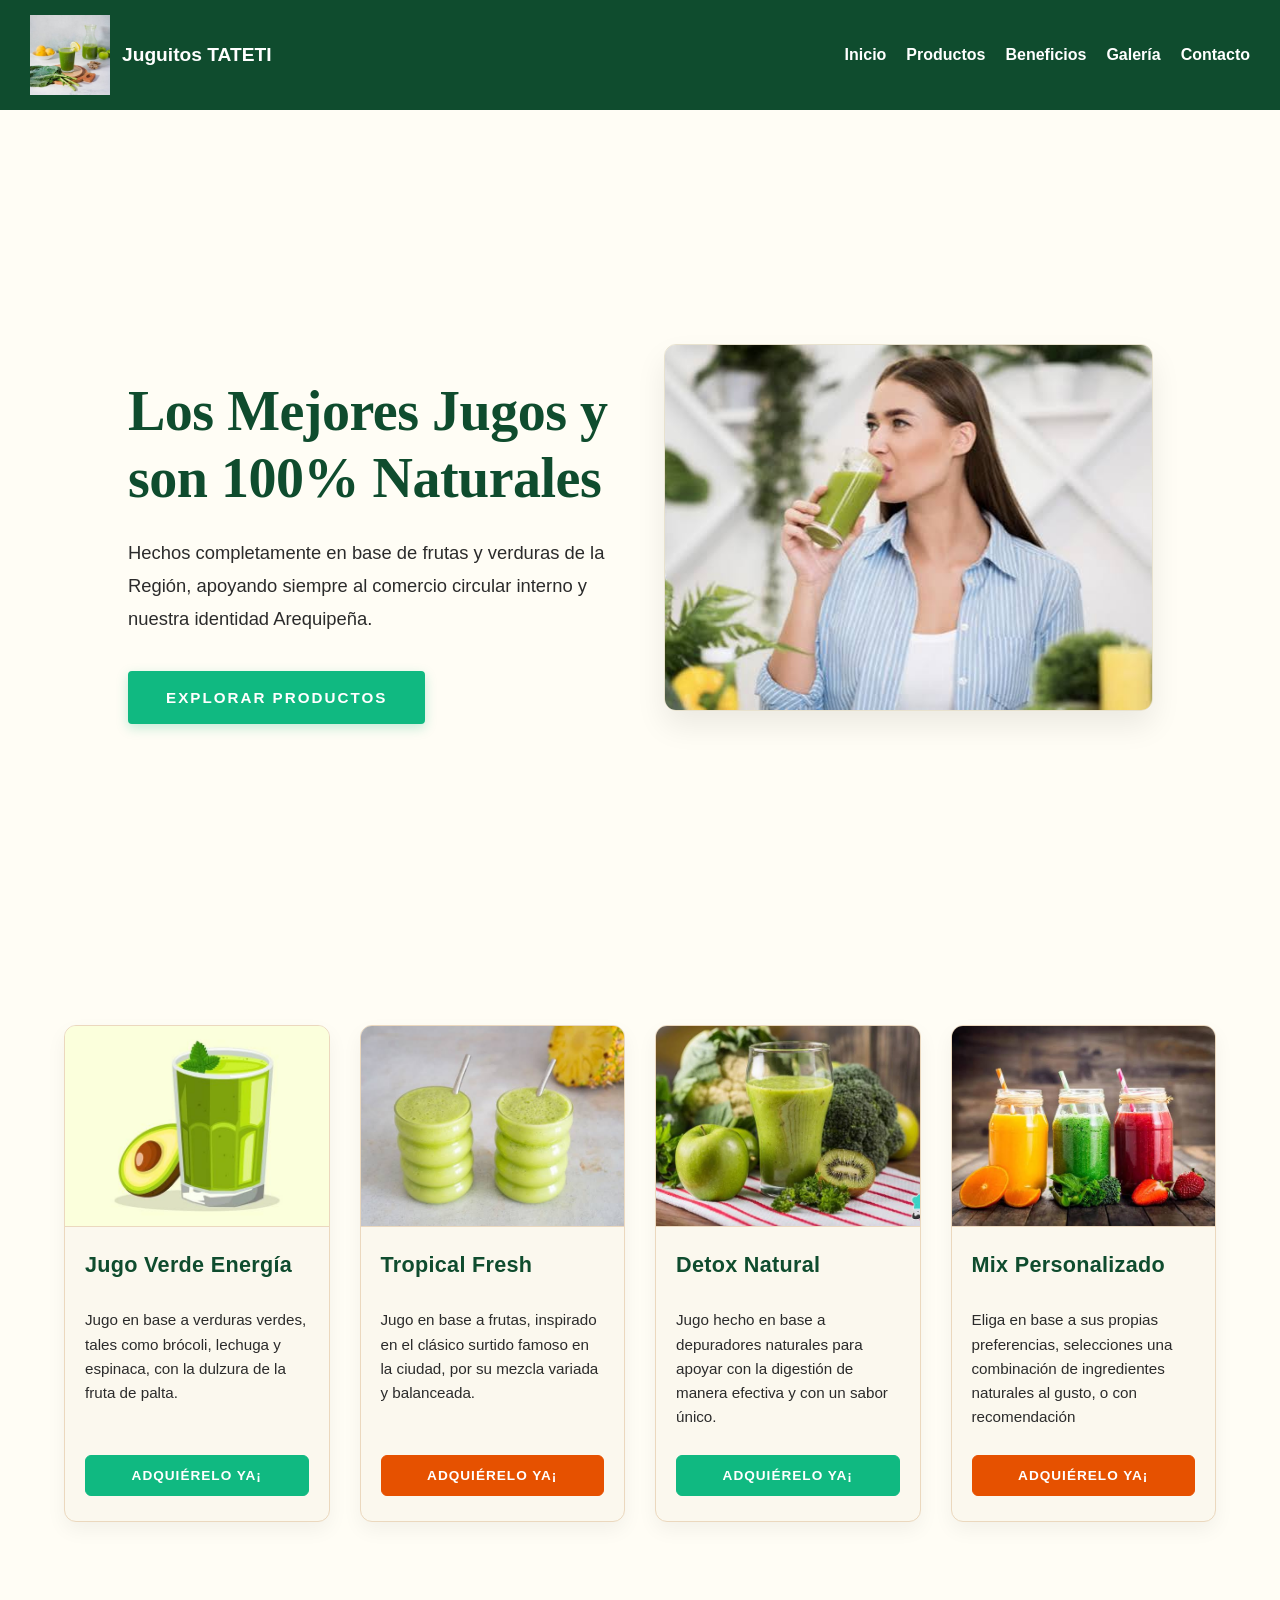
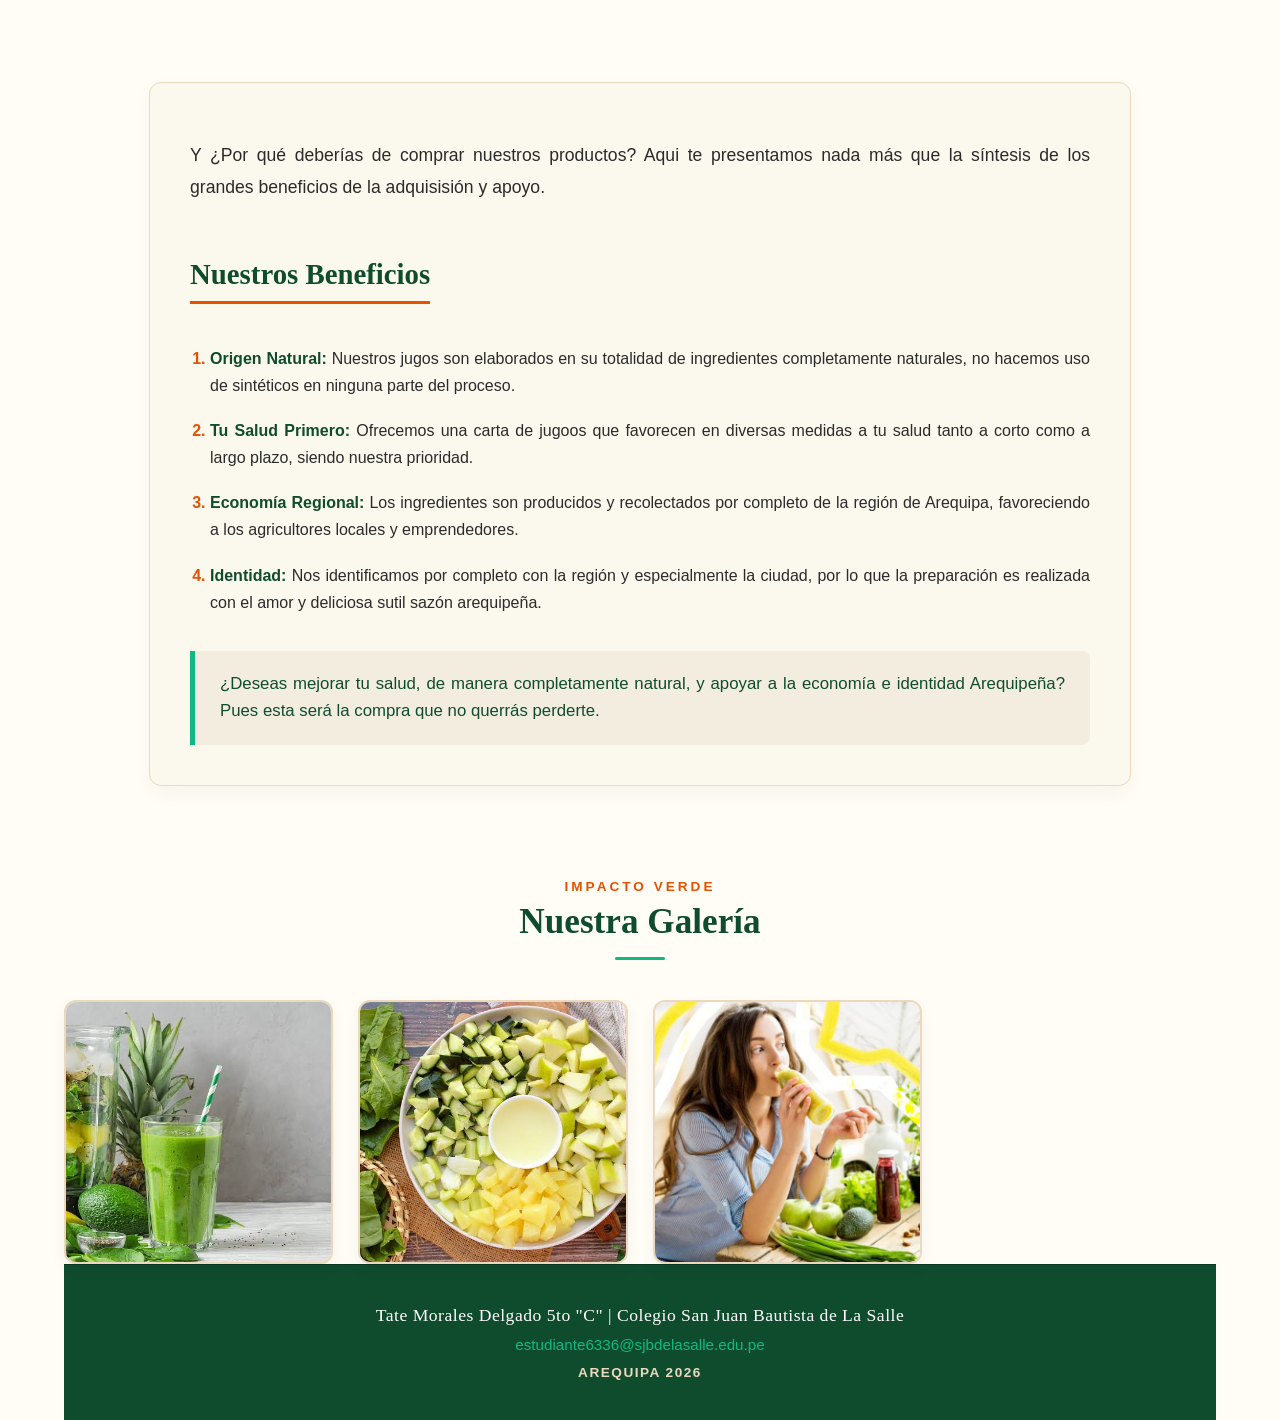
==== index.html @ 0705603a "Rename Jugos Tateti.html to index.html" ====
<!DOCTYPE html>
<html lang="es">
<header>
  <div>
    <link rel="stylesheet" href="Juguitos.css">
    <img src="5.jfif" alt="Icono Eco" width="80" height="80">
    <h2>Juguitos TATETI</h2>
  </div>
  <nav>
    <ul>
      <li><a href="#inicio">Inicio</a></li>
      <li><a href="#productos">Productos</a></li>
      <li><a href="#galeria">Beneficios</a></li>
      <li><a href="#entidades">Galería</a></li>
      <li><a href="#contactos">Contacto</a></li>
    </ul>
  </nav>
</header>
<section class="hero" id="inicio">
  <div class="hero-content">
    <h1>Los Mejores Jugos y son 100% Naturales</h1>
    <p>Hechos completamente en base de frutas y verduras de la Región, apoyando siempre al comercio circular interno y nuestra identidad Arequipeña.</p>
    <a href="#productos" class="hero-btn">Explorar Productos</a>
  </div>
  <div class="hero-image">
    <img src="10.jfif" alt="Innovación verde y emprendimiento ambiental">
  </div>
</section>
<section class="cards-section" id="productos">
  <div class="cards-container">
    
    <!-- Card 1 -->
    <div class="card">
      <img src="ICO 4.jfif" alt="Economía Circular" class="card-image">
      <div class="card-content">
        <h3 class="card-title">Jugo Verde Energía</h3>
        <p class="card-text">Jugo en base a verduras verdes, tales como brócoli, lechuga y espinaca, con la dulzura de la fruta de palta.</p>
        <a href="#economia-circular" class="card-btn">Adquiérelo ya¡</a>
      </div>
    </div>

    <!-- Card 2 -->
    <div class="card">
      <img src="13.jfif" alt="Energías Renovables" class="card-image">
      <div class="card-content">
        <h3 class="card-title">Tropical Fresh</h3>
        <p class="card-text">Jugo en base a frutas, inspirado en el clásico surtido famoso en la ciudad, por su mezcla variada y balanceada.</p>
        <a href="#energias-limpias" class="card-btn">Adquiérelo ya¡</a>
      </div>
    </div>

    <!-- Card 3 -->
    <div class="card">
      <img src="7.jfif" alt="Agronecios Sostenibles" class="card-image">
      <div class="card-content">
        <h3 class="card-title">Detox Natural</h3>
        <p class="card-text">Jugo hecho en base a depuradores naturales para apoyar con la digestión de manera efectiva y con un sabor único.</p>
        <a href="#econegocios" class="card-btn">Adquiérelo ya¡</a>
      </div>
    </div>

    <!-- Card 4 -->
    <div class="card">
      <img src="6.jfif" alt="Ecoturismo" class="card-image">
      <div class="card-content">
        <h3 class="card-title">Mix Personalizado</h3>
        <p class="card-text">Eliga en base a sus propias preferencias, selecciones una combinación de ingredientes naturales al gusto, o con recomendación</p>
        <a href="#ecoturismo" class="card-btn">Adquiérelo ya¡</a>
      </div>
    </div>
      <!-- Paginación / Indicadores -->
      <div class="carousel-nav">
        <label for="slide1" class="nav-btn"></label>
        <label for="slide2" class="nav-btn"></label>
        <label for="slide3" class="nav-btn"></label>
        <label for="slide4" class="nav-btn"></label>
      </div>

    </div>
  </section>
  <section class="produce-info-section" id="entidades">
  <div class="produce-container">
    <p class="produce-intro">
      Y ¿Por qué deberías de comprar nuestros productos? Aqui te presentamos nada más que la síntesis de los grandes beneficios de la adquisisión y apoyo.
    </p>

    <h2>Nuestros Beneficios</h2>

    <ol class="entities-list">
      <li>
        <strong>Origen Natural:</strong> Nuestros jugos son elaborados en su totalidad de ingredientes completamente naturales, no hacemos uso de sintéticos en ninguna parte del proceso.
      <li>
        <strong>Tu Salud Primero: </strong> Ofrecemos una carta de jugoos que favorecen en diversas medidas a tu salud tanto a corto como a largo plazo, siendo nuestra prioridad.
      </li>
      <li>
        <strong>Economía Regional: </strong> Los ingredientes son producidos y recolectados por completo de la región de Arequipa, favoreciendo a los agricultores locales y emprendedores.
      </li>
      <li>
        <strong>Identidad:</strong> Nos identificamos por completo con la región y especialmente la ciudad, por lo que la preparación es realizada con el amor y deliciosa sutil sazón arequipeña.
    </ol>

    <p class="produce-callout">
      ¿Deseas mejorar tu salud, de manera completamente natural, y apoyar a la economía e identidad Arequipeña? Pues esta será la compra que no querrás perderte.
    </p>
  </div>
</section>
  </div>
</section>
<section class="carousel-section" id="galeria">
    <div class="carousel-header">
      <p class="subtitle">Impacto Verde</p>
      <h2>Nuestra Galería</h2>
      <div class="gold-divider"></div>
    </div>
  <!-- Contenedor Principal del Carrusel -->
    <div class="carousel-container">
      
      <!-- Radio buttons para controlar el movimiento sin JavaScript -->
      <input type="radio" name="slider" id="slide1" checked>
      <input type="radio" name="slider" id="slide2">
      <input type="radio" name="slider" id="slide3">
      <input type="radio" name="slider" id="slide4">

      <!-- Pista con las 8 imágenes -->
      <div class="carousel-track">
        
        <!-- Imagen 1 -->
        <div class="carousel-slide">
          <img src="2.jfif" alt="Reforestación">
          <div class="slide-caption">
            <h3>Reforestación Activa</h3>
            <p>Restauración de bosques tropicales y ecosistemas degradados.</p>
          </div>
        </div>

        <!-- Imagen 2 -->
        <div class="carousel-slide">
          <img src="9.jfif" alt="Energía Solar">
          <div class="slide-caption">
            <h3>Parques Fotovoltaicos</h3>
            <p>Aprovechamiento de la radiación solar para energía limpia.</p>
          </div>
        </div>

        <!-- Imagen 3 -->
        <div class="carousel-slide">
          <img src="15.jfif" alt="Agricultura Orgánica">
          <div class="slide-caption">
            <h3>Cultivos Orgánicos</h3>
            <p>Técnicas agrícolas sostenibles sin uso de agroquímicos.</p>
          </div>
        </div>


      </div>
    <footer>
        <h3>Tate Morales Delgado 5to "C" | Colegio San Juan Bautista de La Salle</h3>
        <h4>estudiante6336@sjbdelasalle.edu.pe</h4>
        <h5>Arequipa 2026</h5>
    </footer>
</html>
---- Juguitos.css ----
/* RESET GENERAL DEL CUERPO Y DESPLAZAMIENTO SUAVE */
html {
  scroll-behavior: smooth;
}

html, body {
  margin: 0;
  padding: 0;
  width: 100%;
  background-color: #FFFDF5; /* Fondo general en tono crema suave */
  color: #1a1a1a; /* Texto principal en negro suave */
  box-sizing: border-box;
  overflow-x: hidden;
  font-family: 'Helvetica Neue', Arial, sans-serif;
}

/* HEADER Y NAVEGACIÓN */
header {
  display: flex;
  justify-content: space-between;
  align-items: center;
  background-color: #0f4c2e; /* Verde oscuro elegante */
  padding: 15px 30px;
  box-shadow: 0 4px 6px rgba(0, 0, 0, 0.08);
}

header > div {
  display: flex;
  align-items: center;
  gap: 12px;
}

header h2 {
  color: #ffffff;
  margin: 0;
  font-size: 1.2rem;
  font-family: Arial, sans-serif;
}

nav ul {
  display: flex;
  list-style: none;
  margin: 0;
  padding: 0;
  gap: 20px;
}

nav a {
  color: #ffffff;
  text-decoration: none;
  font-family: Arial, sans-serif;
  font-weight: bold;
  font-size: 1rem;
  position: relative;
  transition: color 0.3s ease;
}

nav a:hover {
  color: #f97316; /* Naranja en hover en la navegación */
}

/* Animación de subrayado naranja */
nav a::after {
  content: '';
  position: absolute;
  width: 0;
  height: 2px;
  bottom: -4px;
  left: 0;
  background-color: #f97316;
  transition: width 0.3s ease;
}

nav a:hover::after {
  width: 100%;
}

/* SECCIÓN HERO */
.hero {
  display: flex;
  align-items: center;
  justify-content: space-between;
  padding: 80px 10%;
  background-color: #FFFDF5; /* Fondo crema */
  color: #111111;
  min-height: 75vh;
  gap: 50px;
  font-family: 'Playfair Display', Georgia, 'Times New Roman', serif;
}

.hero-content {
  flex: 1;
  max-width: 600px;
}

.hero-content h1 {
  font-size: 3.5rem;
  font-weight: 700;
  line-height: 1.2;
  margin-bottom: 24px;
  color: #0f4c2e; /* Título en verde oscuro */
  letter-spacing: -0.5px;
}

.hero-content p {
  font-family: 'Helvetica Neue', Arial, sans-serif;
  font-size: 1.15rem;
  line-height: 1.8;
  color: #2b2b2b; /* Texto en negro suave */
  margin-bottom: 35px;
  font-weight: 300;
}

/* Botón del Hero - Verde Ecológico */
.hero-btn {
  display: inline-block;
  font-family: 'Helvetica Neue', Arial, sans-serif;
  padding: 16px 36px;
  background-color: #10b981;
  color: #ffffff;
  text-decoration: none;
  font-size: 0.95rem;
  font-weight: 600;
  letter-spacing: 2px;
  text-transform: uppercase;
  border-radius: 4px;
  border: 2px solid #10b981;
  transition: all 0.4s ease;
  box-shadow: 0 4px 12px rgba(16, 185, 129, 0.25);
}

.hero-btn:hover {
  background-color: #e65100; /* Pasa a Naranja en Hover */
  border-color: #e65100;
  color: #ffffff;
  box-shadow: 0 6px 18px rgba(230, 81, 0, 0.3);
  transform: translateY(-2px);
}

.hero-image {
  flex: 1;
  display: flex;
  justify-content: center;
  align-items: center;
  position: relative;
}

.hero-image img {
  width: 100%;
  max-width: 500px;
  height: auto;
  aspect-ratio: 4 / 3;
  object-fit: cover;
  border-radius: 12px;
  box-shadow: 0 15px 30px rgba(0, 0, 0, 0.08);
  border: 1px solid #e8e2ce;
  transition: transform 0.5s ease;
}

.hero-image img:hover {
  transform: scale(1.02);
}

/* Responsivo del Hero */
@media (max-width: 768px) {
  .hero {
    flex-direction: column-reverse;
    padding: 40px 5%;
    text-align: center;
  }

  .hero-content h1 {
    font-size: 2.5rem;
  }

  .hero-content p {
    font-size: 1rem;
  }
}

/* SECCIÓN DE TARJETAS (CARDS) */
.cards-section {
  padding: 80px 5%;
  background-color: #FFFDF5; /* Fondo crema */
}

.cards-container {
  display: grid;
  grid-template-columns: repeat(auto-fit, minmax(260px, 1fr));
  gap: 30px;
  max-width: 1200px;
  margin: 0 auto;
}

/* Estilo de las Cards sobre fondo crema */
.card {
  border-radius: 12px;
  overflow: hidden;
  display: flex;
  flex-direction: column;
  justify-content: space-between;
  background-color: #FBF8EE; /* Crema más suave para la tarjeta */
  box-shadow: 0 8px 20px rgba(0, 0, 0, 0.05);
  border: 1px solid #ebd8be;
  transition: transform 0.4s ease, box-shadow 0.4s ease, border-color 0.4s ease;
}

.card:hover {
  transform: translateY(-8px);
  box-shadow: 0 15px 30px rgba(0, 0, 0, 0.1);
  border-color: #0f4c2e;
}

.card-image {
  width: 100%;
  height: 200px;
  object-fit: cover;
  border-bottom: 1px solid #ebd8be;
}

.card-content {
  padding: 25px 20px;
  display: flex;
  flex-direction: column;
  flex-grow: 1;
}

.card-title {
  color: #0f4c2e; /* Título en verde oscuro */
  font-size: 1.35rem;
  font-weight: 700;
  margin: 0 0 15px 0;
  letter-spacing: 0.3px;
}

.card-text {
  color: #2b2b2b; /* Texto en negro suave */
  font-size: 0.95rem;
  line-height: 1.6;
  margin-bottom: 25px;
  flex-grow: 1;
  font-weight: 400;
}

/* Estilos de botones generales */
.card-btn {
  display: inline-block;
  text-align: center;
  padding: 12px 20px;
  color: #ffffff;
  text-decoration: none;
  font-size: 0.85rem;
  font-weight: 600;
  letter-spacing: 1px;
  text-transform: uppercase;
  border-radius: 6px;
  transition: all 0.3s ease;
}

/* BOTONES INTERCALADOS DE LAS TARJETAS */

/* Card 1: Verde Ecológico */
.card:nth-child(1) .card-btn {
  background-color: #10b981;
  border: 1px solid #10b981;
}
.card:nth-child(1) .card-btn:hover {
  background-color: #059669;
  border-color: #059669;
  box-shadow: 0 4px 12px rgba(16, 185, 129, 0.3);
}

/* Card 2: Naranja */
.card:nth-child(2) .card-btn {
  background-color: #e65100;
  border: 1px solid #e65100;
}
.card:nth-child(2) .card-btn:hover {
  background-color: #bf360c;
  border-color: #bf360c;
  box-shadow: 0 4px 12px rgba(230, 81, 0, 0.3);
}

/* Card 3: Verde Ecológico */
.card:nth-child(3) .card-btn {
  background-color: #10b981;
  border: 1px solid #10b981;
}
.card:nth-child(3) .card-btn:hover {
  background-color: #059669;
  border-color: #059669;
  box-shadow: 0 4px 12px rgba(16, 185, 129, 0.3);
}

/* Card 4: Naranja */
.card:nth-child(4) .card-btn {
  background-color: #e65100;
  border: 1px solid #e65100;
}
.card:nth-child(4) .card-btn:hover {
  background-color: #bf360c;
  border-color: #bf360c;
  box-shadow: 0 4px 12px rgba(230, 81, 0, 0.3);
}

/* SECCIÓN DE LA GALERÍA / CARRUSEL */
.carousel-section {
  width: 100%;
  background-color: #FFFDF5; /* Fondo crema */
  padding: auto;
  box-sizing: border-box;
  align-items: center;
}

.carousel-header {
  text-align: center;
  margin-bottom: 40px;
  padding: 0 20px;
  align-items: center;
}

.carousel-header .subtitle {
  color: #e65100; /* Naranja para subtítulo */
  font-size: 0.85rem;
  letter-spacing: 3px;
  text-transform: uppercase;
  margin-bottom: 8px;
  font-weight: 700;
  align-items: center;
}

.carousel-header h2 {
  font-family: Georgia, 'Times New Roman', serif;
  font-size: 2.2rem;
  font-weight: 700;
  color: #0f4c2e; /* Título en verde oscuro */
  margin: 0;
  align-items: center;
}

.gold-divider {
  width: 50px;
  height: 3px;
  background-color: #10b981; /* Barra verde */
  margin: 15px auto 0;
  border-radius: 2px;
}

.carousel-container input[type="radio"],
.carousel-nav {
  display: none;
  align-items: center;
}

.carousel-container {
  width: 90%;
  max-width: 1200px;
  margin: 0 auto;
  align-items: center;
}

.carousel-track {
  display: grid;
  grid-template-columns: repeat(4, 1fr);
  gap: 25px;
  width: 100%;
  align-items: center;
}

.carousel-slide {
  width: 100%;
  position: relative;
  overflow: hidden;
  border-radius: 12px;
  border: 2px solid #ebd8be;
  box-shadow: 0 6px 16px rgba(0, 0, 0, 0.05);
  box-sizing: border-box;
  background-color: #FBF8EE;
  transition: border-color 0.4s ease, box-shadow 0.4s ease;
  align-items: center;
}

.carousel-slide:hover {
  border-color: #e65100;
  box-shadow: 0 10px 25px rgba(230, 81, 0, 0.2);
}

.carousel-slide img {
  width: 100%;
  height: 260px;
  object-fit: cover;
  display: block;
  transition: transform 0.5s ease;
}

.carousel-slide:hover img {
  transform: scale(1.08);
}

.slide-caption {
  position: absolute;
  bottom: 0;
  left: 0;
  right: 0;
  padding: 15px;
  background: linear-gradient(to top, rgba(15, 76, 46, 0.95), transparent);
  transform: translateY(100%);
  opacity: 0;
  transition: all 0.4s ease;
  pointer-events: none;
}

.carousel-slide:hover .slide-caption {
  transform: translateY(0);
  opacity: 1;
}

.slide-caption h3 {
  font-size: 1rem;
  margin-bottom: 4px;
  color: #ffffff;
}

.slide-caption p {
  font-size: 0.8rem;
  color: #ebd8be;
  font-weight: 300;
  margin: 0;
}

/* Responsividad de la Galería */
@media (max-width: 900px) {
  .carousel-track {
    grid-template-columns: repeat(2, 1fr);
  }
}

@media (max-width: 500px) {
  .carousel-track {
    grid-template-columns: 1fr;
  }
}

/* SECCIÓN INFORMATIVA DE ENTIDADES AMBIENTALES */
.produce-info-section {
  width: 100%;
  background-color: #FFFDF5; /* Fondo crema */
  padding: 80px 0;
  box-sizing: border-box;
  color: #1a1a1a;
}

.produce-container {
  width: 90%;
  max-width: 900px;
  margin: 0 auto;
  background-color: #FBF8EE; /* Caja crema suave */
  padding: 40px;
  border-radius: 12px;
  border: 1px solid #ebd8be;
  box-shadow: 0 8px 20px rgba(0, 0, 0, 0.04);
}

.produce-intro {
  font-size: 1.1rem;
  line-height: 1.8;
  text-align: justify;
  margin-bottom: 30px;
  color: #2b2b2b;
}

.produce-container h2 {
  font-family: Georgia, 'Times New Roman', serif;
  font-size: 1.8rem;
  color: #0f4c2e; /* Título verde oscuro */
  margin-bottom: 25px;
  font-weight: 700;
  border-bottom: 3px solid #e65100; /* Subrayado naranja */
  padding-bottom: 10px;
  display: inline-block;
}

.entities-list {
  padding-left: 20px;
  margin-bottom: 35px;
}

.entities-list li {
  font-size: 1rem;
  line-height: 1.7;
  text-align: justify;
  margin-bottom: 18px;
  color: #2b2b2b;
}

.entities-list li::marker {
  color: #e65100; /* Viñetas numeradas en naranja */
  font-weight: bold;
}

.entities-list strong {
  color: #0f4c2e; /* Nombres de entidades en verde oscuro */
  font-weight: 700;
}

.produce-callout {
  font-size: 1.05rem;
  line-height: 1.6;
  text-align: justify;
  color: #0f4c2e;
  background-color: #f3ede0; /* Cuadro destacado crema medio */
  padding: 20px 25px;
  border-left: 5px solid #10b981; /* Borde en verde ecológico */
  border-radius: 0 8px 8px 0;
  margin: 0;
  font-weight: 500;
}

/* Responsividad de la Sección Informativa */
@media (max-width: 768px) {
  .produce-container {
    padding: 25px 20px;
  }

  .produce-container h2 {
    font-size: 1.5rem;
  }

  .produce-intro, 
  .entities-list li, 
  .produce-callout {
    font-size: 0.95rem;
  }
}

/* FOOTER (PIE DE PÁGINA) */
footer {
  width: 100%;
  background-color: #0f4c2e; /* Fondo en verde oscuro */
  border-top: 1px solid #0a3822;
  padding: 40px 20px;
  text-align: center;
  box-sizing: border-box;
}

footer h3 {
  font-family: Georgia, 'Times New Roman', serif;
  color: #ffffff;
  font-size: 1.1rem;
  font-weight: 400;
  margin: 0 0 10px 0;
  letter-spacing: 0.5px;
}

footer h4 {
  color: #10b981; /* Correo en verde ecológico */
  font-size: 0.95rem;
  font-weight: 400;
  margin: 0 0 12px 0;
}

footer h5 {
  color: #ebd8be; /* Ubicación en tono crema suave */
  font-size: 0.85rem;
  font-weight: 600;
  margin: 0;
  letter-spacing: 1.5px;
  text-transform: uppercase;
}

/* Responsividad del Footer */
@media (max-width: 768px) {
  footer {
    padding: 30px 15px;
  }

  footer h3 {
    font-size: 1rem;
  }

  footer h4 {
    font-size: 0.85rem;
  }

  footer h5 {
    font-size: 0.75rem;
  }
}


/* CAPA OSCURA DE CONTRASTE */
.overlay {
    position: absolute;
    top: 0;
    left: 0;
    width: 100%;
    height: 100%;
    background: linear-gradient(135deg, rgba(0, 51, 102, 0.85), rgba(0, 86, 179, 0.75));
    z-index: 2;
}
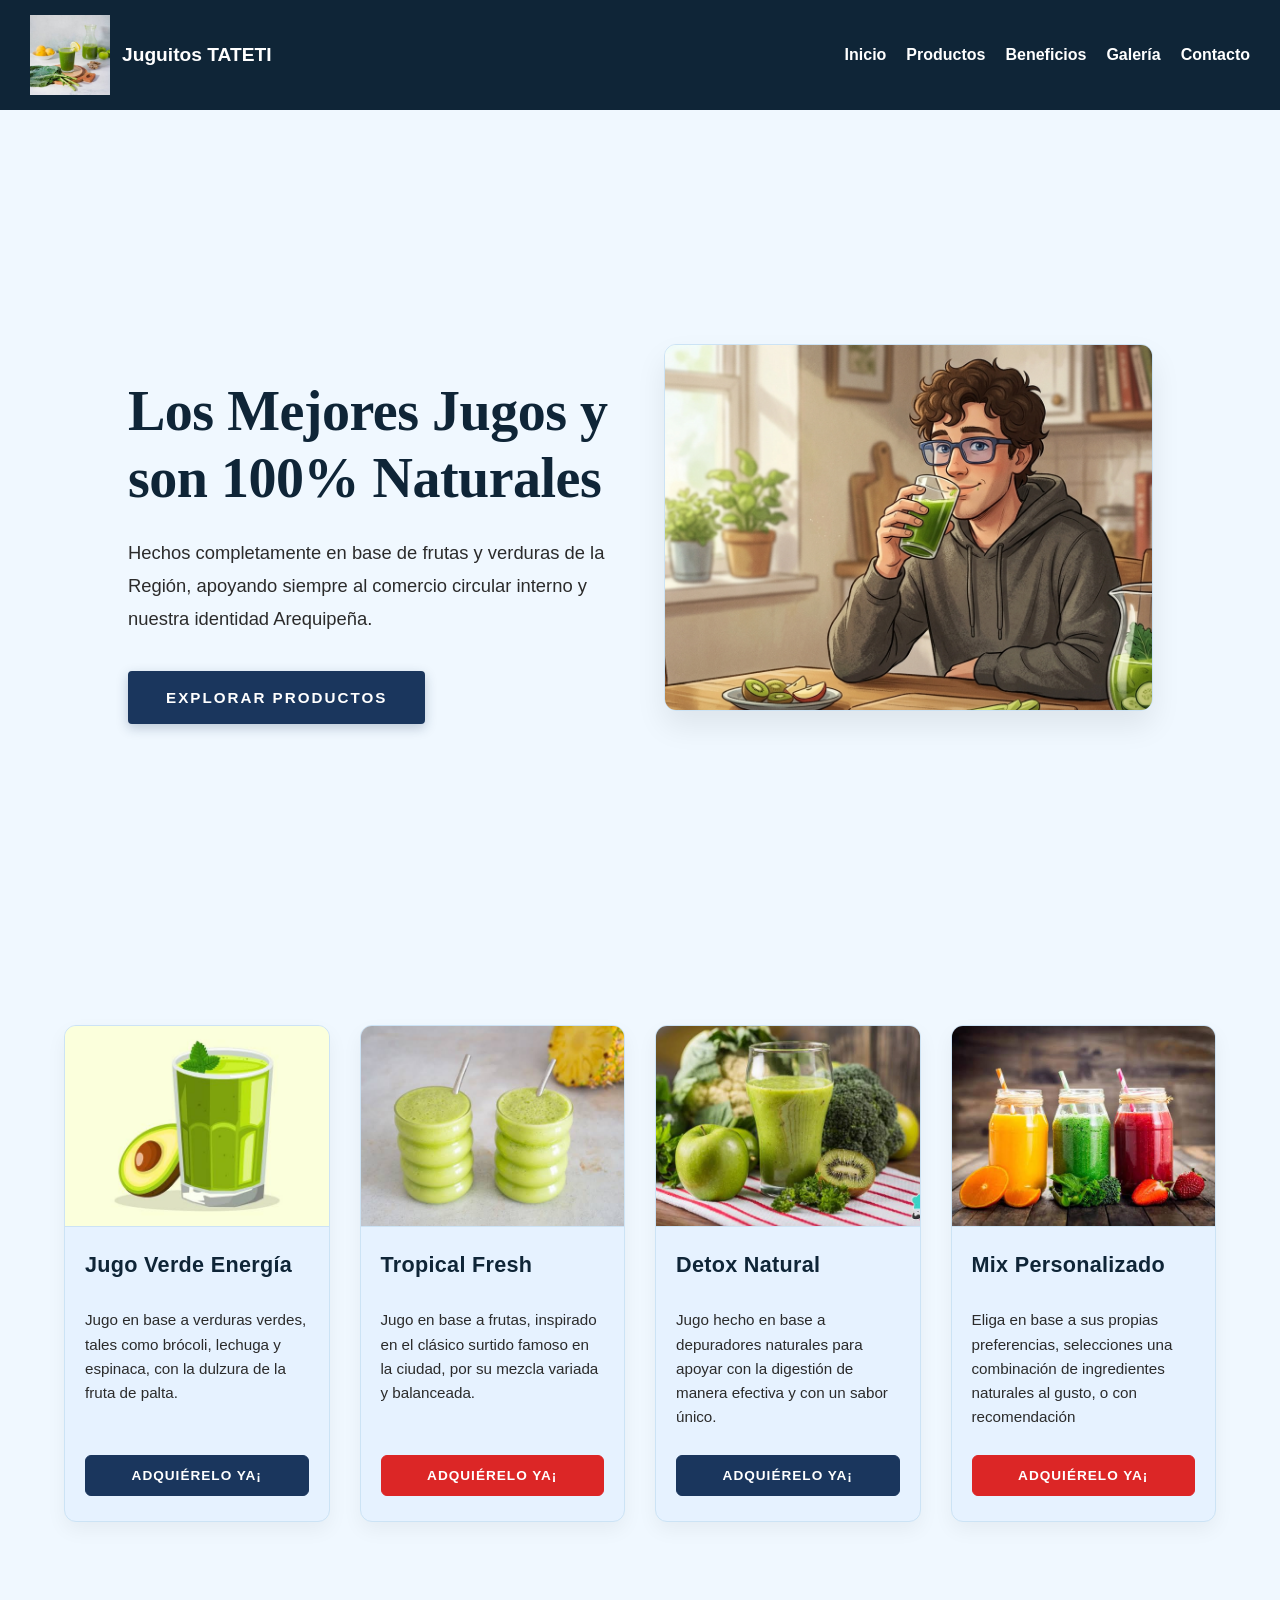
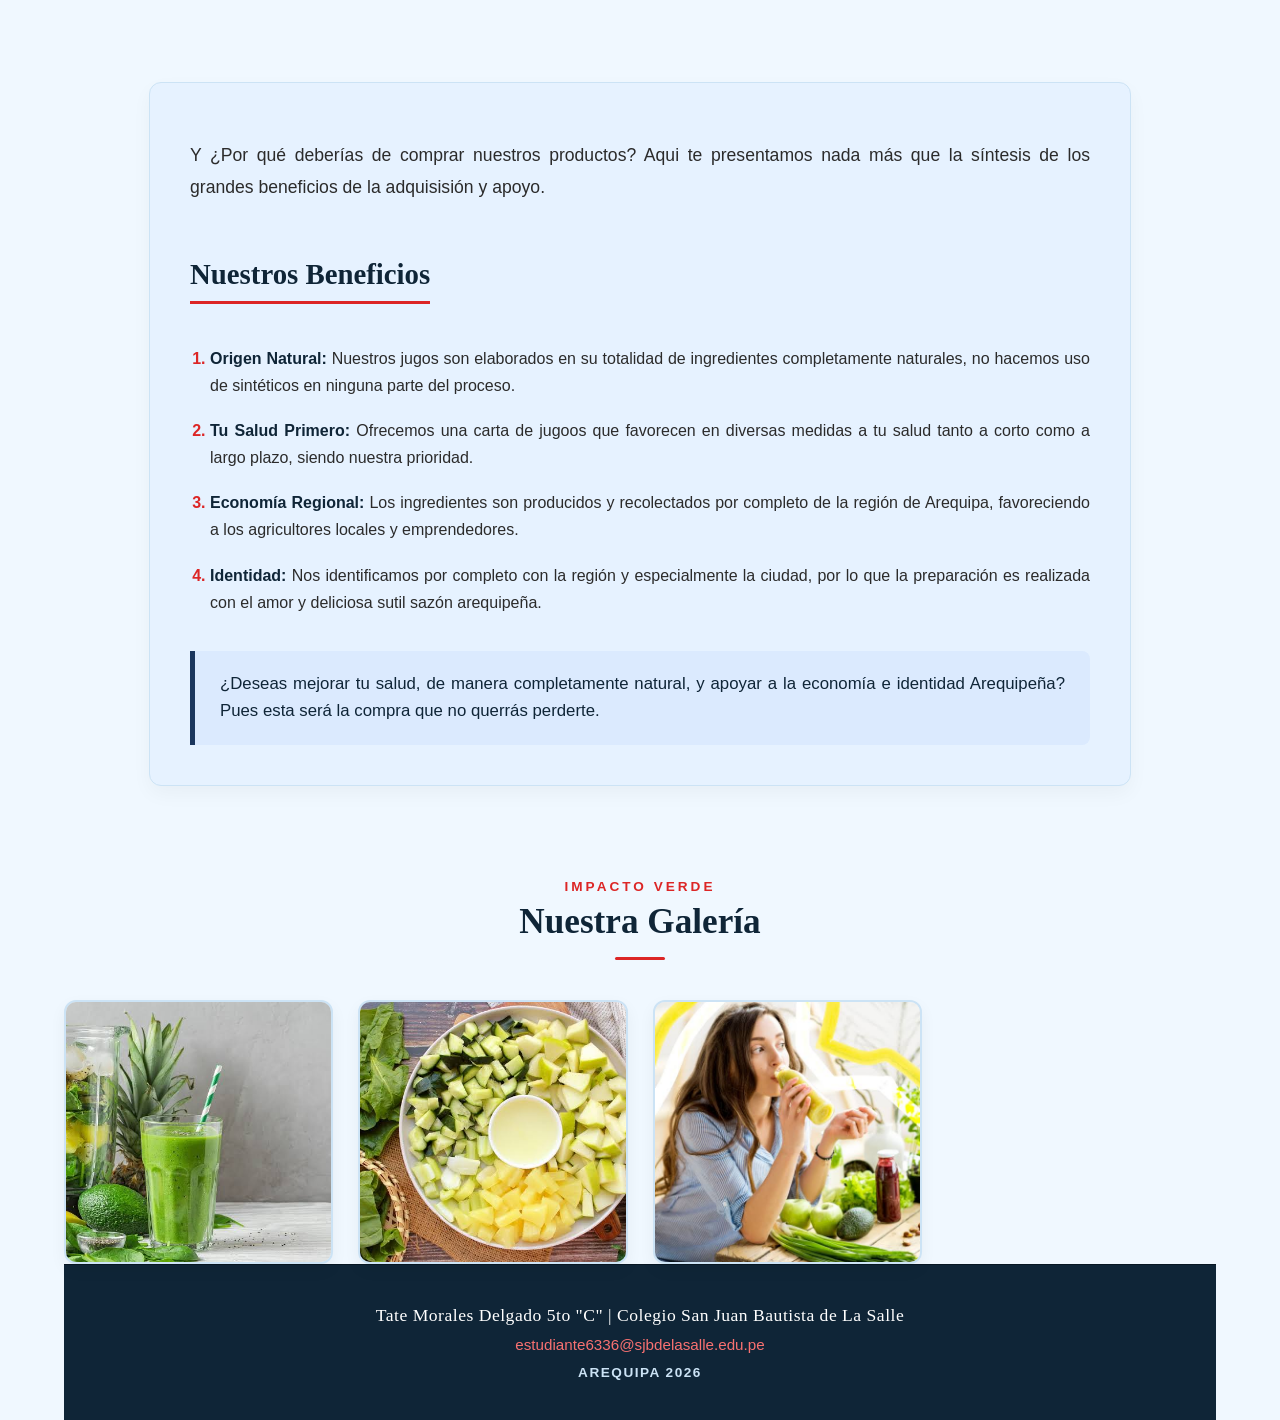
==== commit f191567c: "Update index.html" ====
--- a/index.html
+++ b/index.html
@@ -23,7 +23,7 @@
     <a href="#productos" class="hero-btn">Explorar Productos</a>
   </div>
   <div class="hero-image">
-    <img src="10.jfif" alt="Innovación verde y emprendimiento ambiental">
+    <img src="Gemini_Generated_Image_3wwf5g3wwf5g3wwf.jfif" alt="Innovación verde y emprendimiento ambiental">
   </div>
 </section>
 <section class="cards-section" id="productos">
--- a/Juguitos.css
+++ b/Juguitos.css
@@ -7,7 +7,7 @@
   margin: 0;
   padding: 0;
   width: 100%;
-  background-color: #FFFDF5; /* Fondo general en tono crema suave */
+  background-color: #f0f8ff; /* Celeste pastel casi blanco */
   color: #1a1a1a; /* Texto principal en negro suave */
   box-sizing: border-box;
   overflow-x: hidden;
@@ -19,7 +19,7 @@
   display: flex;
   justify-content: space-between;
   align-items: center;
-  background-color: #0f4c2e; /* Verde oscuro elegante */
+  background-color: #0f2537; /* Azul oscuro elegante */
   padding: 15px 30px;
   box-shadow: 0 4px 6px rgba(0, 0, 0, 0.08);
 }
@@ -56,10 +56,10 @@
 }
 
 nav a:hover {
-  color: #f97316; /* Naranja en hover en la navegación */
-}
-
-/* Animación de subrayado naranja */
+  color: #f87171; /* Rojo suave en hover en la navegación */
+}
+
+/* Animación de subrayado rojo */
 nav a::after {
   content: '';
   position: absolute;
@@ -67,7 +67,7 @@
   height: 2px;
   bottom: -4px;
   left: 0;
-  background-color: #f97316;
+  background-color: #dc2626; /* Rojo elegante */
   transition: width 0.3s ease;
 }
 
@@ -81,7 +81,7 @@
   align-items: center;
   justify-content: space-between;
   padding: 80px 10%;
-  background-color: #FFFDF5; /* Fondo crema */
+  background-color: #f0f8ff; /* Celeste pastel casi blanco */
   color: #111111;
   min-height: 75vh;
   gap: 50px;
@@ -98,7 +98,7 @@
   font-weight: 700;
   line-height: 1.2;
   margin-bottom: 24px;
-  color: #0f4c2e; /* Título en verde oscuro */
+  color: #0f2537; /* Título en azul oscuro elegante */
   letter-spacing: -0.5px;
 }
 
@@ -111,12 +111,12 @@
   font-weight: 300;
 }
 
-/* Botón del Hero - Verde Ecológico */
+/* Botón del Hero - Azul */
 .hero-btn {
   display: inline-block;
   font-family: 'Helvetica Neue', Arial, sans-serif;
   padding: 16px 36px;
-  background-color: #10b981;
+  background-color: #1a365d; /* Azul elegante */
   color: #ffffff;
   text-decoration: none;
   font-size: 0.95rem;
@@ -124,16 +124,16 @@
   letter-spacing: 2px;
   text-transform: uppercase;
   border-radius: 4px;
-  border: 2px solid #10b981;
+  border: 2px solid #1a365d;
   transition: all 0.4s ease;
-  box-shadow: 0 4px 12px rgba(16, 185, 129, 0.25);
+  box-shadow: 0 4px 12px rgba(26, 54, 93, 0.25);
 }
 
 .hero-btn:hover {
-  background-color: #e65100; /* Pasa a Naranja en Hover */
-  border-color: #e65100;
-  color: #ffffff;
-  box-shadow: 0 6px 18px rgba(230, 81, 0, 0.3);
+  background-color: #dc2626; /* Pasa a Rojo en Hover */
+  border-color: #dc2626;
+  color: #ffffff;
+  box-shadow: 0 6px 18px rgba(220, 38, 38, 0.3);
   transform: translateY(-2px);
 }
 
@@ -153,7 +153,7 @@
   object-fit: cover;
   border-radius: 12px;
   box-shadow: 0 15px 30px rgba(0, 0, 0, 0.08);
-  border: 1px solid #e8e2ce;
+  border: 1px solid #cce3f5;
   transition: transform 0.5s ease;
 }
 
@@ -181,7 +181,7 @@
 /* SECCIÓN DE TARJETAS (CARDS) */
 .cards-section {
   padding: 80px 5%;
-  background-color: #FFFDF5; /* Fondo crema */
+  background-color: #f0f8ff; /* Celeste pastel casi blanco */
 }
 
 .cards-container {
@@ -192,30 +192,30 @@
   margin: 0 auto;
 }
 
-/* Estilo de las Cards sobre fondo crema */
+/* Estilo de las Cards sobre celeste pastel */
 .card {
   border-radius: 12px;
   overflow: hidden;
   display: flex;
   flex-direction: column;
   justify-content: space-between;
-  background-color: #FBF8EE; /* Crema más suave para la tarjeta */
+  background-color: #e6f2ff; /* Celeste pastel suave para la tarjeta */
   box-shadow: 0 8px 20px rgba(0, 0, 0, 0.05);
-  border: 1px solid #ebd8be;
+  border: 1px solid #cce3f5;
   transition: transform 0.4s ease, box-shadow 0.4s ease, border-color 0.4s ease;
 }
 
 .card:hover {
   transform: translateY(-8px);
   box-shadow: 0 15px 30px rgba(0, 0, 0, 0.1);
-  border-color: #0f4c2e;
+  border-color: #0f2537;
 }
 
 .card-image {
   width: 100%;
   height: 200px;
   object-fit: cover;
-  border-bottom: 1px solid #ebd8be;
+  border-bottom: 1px solid #cce3f5;
 }
 
 .card-content {
@@ -226,7 +226,7 @@
 }
 
 .card-title {
-  color: #0f4c2e; /* Título en verde oscuro */
+  color: #0f2537; /* Título en azul oscuro */
   font-size: 1.35rem;
   font-weight: 700;
   margin: 0 0 15px 0;
@@ -259,54 +259,54 @@
 
 /* BOTONES INTERCALADOS DE LAS TARJETAS */
 
-/* Card 1: Verde Ecológico */
+/* Card 1: Azul Elegante */
 .card:nth-child(1) .card-btn {
-  background-color: #10b981;
-  border: 1px solid #10b981;
+  background-color: #1a365d;
+  border: 1px solid #1a365d;
 }
 .card:nth-child(1) .card-btn:hover {
-  background-color: #059669;
-  border-color: #059669;
-  box-shadow: 0 4px 12px rgba(16, 185, 129, 0.3);
-}
-
-/* Card 2: Naranja */
+  background-color: #0f2537;
+  border-color: #0f2537;
+  box-shadow: 0 4px 12px rgba(26, 54, 93, 0.3);
+}
+
+/* Card 2: Rojo Elegante */
 .card:nth-child(2) .card-btn {
-  background-color: #e65100;
-  border: 1px solid #e65100;
+  background-color: #dc2626;
+  border: 1px solid #dc2626;
 }
 .card:nth-child(2) .card-btn:hover {
-  background-color: #bf360c;
-  border-color: #bf360c;
-  box-shadow: 0 4px 12px rgba(230, 81, 0, 0.3);
-}
-
-/* Card 3: Verde Ecológico */
+  background-color: #b91c1c;
+  border-color: #b91c1c;
+  box-shadow: 0 4px 12px rgba(220, 38, 38, 0.3);
+}
+
+/* Card 3: Azul Elegante */
 .card:nth-child(3) .card-btn {
-  background-color: #10b981;
-  border: 1px solid #10b981;
+  background-color: #1a365d;
+  border: 1px solid #1a365d;
 }
 .card:nth-child(3) .card-btn:hover {
-  background-color: #059669;
-  border-color: #059669;
-  box-shadow: 0 4px 12px rgba(16, 185, 129, 0.3);
-}
-
-/* Card 4: Naranja */
+  background-color: #0f2537;
+  border-color: #0f2537;
+  box-shadow: 0 4px 12px rgba(26, 54, 93, 0.3);
+}
+
+/* Card 4: Rojo Elegante */
 .card:nth-child(4) .card-btn {
-  background-color: #e65100;
-  border: 1px solid #e65100;
+  background-color: #dc2626;
+  border: 1px solid #dc2626;
 }
 .card:nth-child(4) .card-btn:hover {
-  background-color: #bf360c;
-  border-color: #bf360c;
-  box-shadow: 0 4px 12px rgba(230, 81, 0, 0.3);
+  background-color: #b91c1c;
+  border-color: #b91c1c;
+  box-shadow: 0 4px 12px rgba(220, 38, 38, 0.3);
 }
 
 /* SECCIÓN DE LA GALERÍA / CARRUSEL */
 .carousel-section {
   width: 100%;
-  background-color: #FFFDF5; /* Fondo crema */
+  background-color: #f0f8ff; /* Celeste pastel casi blanco */
   padding: auto;
   box-sizing: border-box;
   align-items: center;
@@ -320,7 +320,7 @@
 }
 
 .carousel-header .subtitle {
-  color: #e65100; /* Naranja para subtítulo */
+  color: #dc2626; /* Rojo elegante para subtítulo */
   font-size: 0.85rem;
   letter-spacing: 3px;
   text-transform: uppercase;
@@ -333,7 +333,7 @@
   font-family: Georgia, 'Times New Roman', serif;
   font-size: 2.2rem;
   font-weight: 700;
-  color: #0f4c2e; /* Título en verde oscuro */
+  color: #0f2537; /* Título en azul oscuro */
   margin: 0;
   align-items: center;
 }
@@ -341,7 +341,7 @@
 .gold-divider {
   width: 50px;
   height: 3px;
-  background-color: #10b981; /* Barra verde */
+  background-color: #dc2626; /* Barra roja */
   margin: 15px auto 0;
   border-radius: 2px;
 }
@@ -372,17 +372,17 @@
   position: relative;
   overflow: hidden;
   border-radius: 12px;
-  border: 2px solid #ebd8be;
+  border: 2px solid #cce3f5;
   box-shadow: 0 6px 16px rgba(0, 0, 0, 0.05);
   box-sizing: border-box;
-  background-color: #FBF8EE;
+  background-color: #e6f2ff;
   transition: border-color 0.4s ease, box-shadow 0.4s ease;
   align-items: center;
 }
 
 .carousel-slide:hover {
-  border-color: #e65100;
-  box-shadow: 0 10px 25px rgba(230, 81, 0, 0.2);
+  border-color: #dc2626;
+  box-shadow: 0 10px 25px rgba(220, 38, 38, 0.2);
 }
 
 .carousel-slide img {
@@ -403,7 +403,7 @@
   left: 0;
   right: 0;
   padding: 15px;
-  background: linear-gradient(to top, rgba(15, 76, 46, 0.95), transparent);
+  background: linear-gradient(to top, rgba(15, 37, 55, 0.95), transparent);
   transform: translateY(100%);
   opacity: 0;
   transition: all 0.4s ease;
@@ -423,7 +423,7 @@
 
 .slide-caption p {
   font-size: 0.8rem;
-  color: #ebd8be;
+  color: #cce3f5;
   font-weight: 300;
   margin: 0;
 }
@@ -444,7 +444,7 @@
 /* SECCIÓN INFORMATIVA DE ENTIDADES AMBIENTALES */
 .produce-info-section {
   width: 100%;
-  background-color: #FFFDF5; /* Fondo crema */
+  background-color: #f0f8ff; /* Celeste pastel casi blanco */
   padding: 80px 0;
   box-sizing: border-box;
   color: #1a1a1a;
@@ -454,10 +454,10 @@
   width: 90%;
   max-width: 900px;
   margin: 0 auto;
-  background-color: #FBF8EE; /* Caja crema suave */
+  background-color: #e6f2ff; /* Caja celeste suave */
   padding: 40px;
   border-radius: 12px;
-  border: 1px solid #ebd8be;
+  border: 1px solid #cce3f5;
   box-shadow: 0 8px 20px rgba(0, 0, 0, 0.04);
 }
 
@@ -472,10 +472,10 @@
 .produce-container h2 {
   font-family: Georgia, 'Times New Roman', serif;
   font-size: 1.8rem;
-  color: #0f4c2e; /* Título verde oscuro */
+  color: #0f2537; /* Título azul oscuro */
   margin-bottom: 25px;
   font-weight: 700;
-  border-bottom: 3px solid #e65100; /* Subrayado naranja */
+  border-bottom: 3px solid #dc2626; /* Subrayado rojo */
   padding-bottom: 10px;
   display: inline-block;
 }
@@ -494,12 +494,12 @@
 }
 
 .entities-list li::marker {
-  color: #e65100; /* Viñetas numeradas en naranja */
+  color: #dc2626; /* Viñetas numeradas en rojo */
   font-weight: bold;
 }
 
 .entities-list strong {
-  color: #0f4c2e; /* Nombres de entidades en verde oscuro */
+  color: #0f2537; /* Nombres de entidades en azul oscuro */
   font-weight: 700;
 }
 
@@ -507,10 +507,10 @@
   font-size: 1.05rem;
   line-height: 1.6;
   text-align: justify;
-  color: #0f4c2e;
-  background-color: #f3ede0; /* Cuadro destacado crema medio */
+  color: #0f2537;
+  background-color: #dbeafe; /* Cuadro destacado celeste medio */
   padding: 20px 25px;
-  border-left: 5px solid #10b981; /* Borde en verde ecológico */
+  border-left: 5px solid #1a365d; /* Borde en azul elegante */
   border-radius: 0 8px 8px 0;
   margin: 0;
   font-weight: 500;
@@ -536,8 +536,8 @@
 /* FOOTER (PIE DE PÁGINA) */
 footer {
   width: 100%;
-  background-color: #0f4c2e; /* Fondo en verde oscuro */
-  border-top: 1px solid #0a3822;
+  background-color: #0f2537; /* Fondo en azul oscuro */
+  border-top: 1px solid #081723;
   padding: 40px 20px;
   text-align: center;
   box-sizing: border-box;
@@ -553,14 +553,14 @@
 }
 
 footer h4 {
-  color: #10b981; /* Correo en verde ecológico */
+  color: #f87171; /* Correo en rojo suave / acento */
   font-size: 0.95rem;
   font-weight: 400;
   margin: 0 0 12px 0;
 }
 
 footer h5 {
-  color: #ebd8be; /* Ubicación en tono crema suave */
+  color: #cce3f5; /* Ubicación en celeste pastel suave */
   font-size: 0.85rem;
   font-weight: 600;
   margin: 0;
@@ -586,7 +586,6 @@
     font-size: 0.75rem;
   }
 }
-
 
 /* CAPA OSCURA DE CONTRASTE */
 .overlay {
@@ -595,6 +594,6 @@
     left: 0;
     width: 100%;
     height: 100%;
-    background: linear-gradient(135deg, rgba(0, 51, 102, 0.85), rgba(0, 86, 179, 0.75));
+    background: linear-gradient(135deg, rgba(15, 37, 55, 0.85), rgba(26, 54, 93, 0.75));
     z-index: 2;
 }
